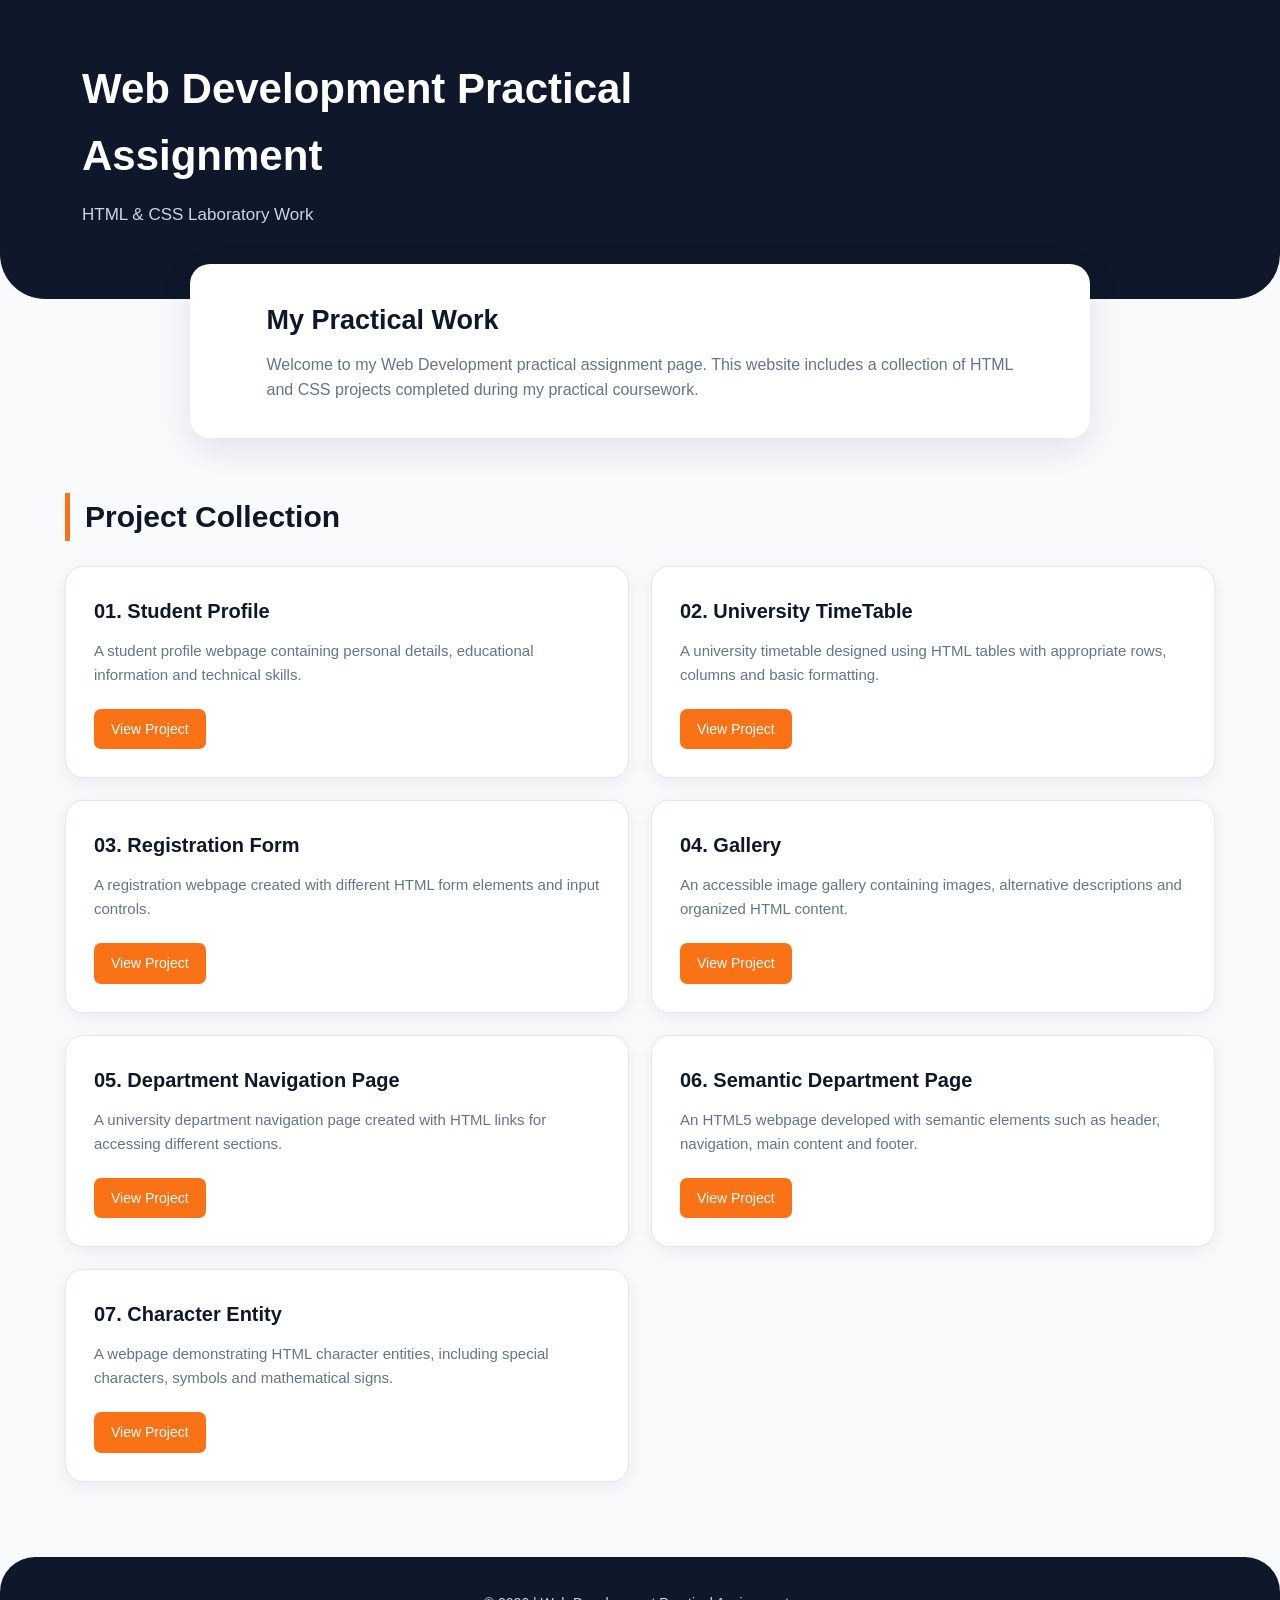
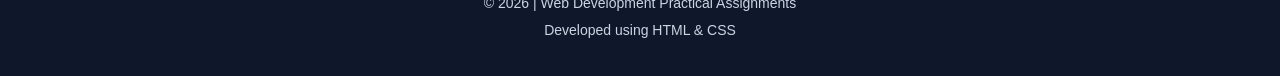
==== index.html @ eee206d1 "Add Single Page" ====
<!DOCTYPE html>
<html lang="en">
<head>
  <meta charset="UTF-8">
  <meta name="viewport" content="width=device-width, initial-scale=1.0">
  <title>Web Development Practical Assignment</title>
  <link rel="stylesheet" href="style.css">
</head>
<body>
  <header>
    <div class="container">
      <h1>Web Development Practical Assignment</h1>
      <p>
        HTML &amp; CSS Laboratory Work
      </p>
    </div>
  </header>
  <section class="intro">
    <div class="container">
      <h2>My Practical Work</h2>
      <p>
        Welcome to my Web Development practical assignment page.
        This website includes a collection of HTML and CSS projects
        completed during my practical coursework.
      </p>
    </div>
  </section>
  <main class="container">
    <section class="projects">
      <h2>Project Collection</h2>
      <div class="project-grid">
        <article class="project-card">
          <h3>01. Student Profile</h3>
          <p>
            A student profile webpage containing personal details,
            educational information and technical skills.
          </p>
          <a href="Student Profile/">
            View Project
          </a>
        </article>
        <article class="project-card">
          <h3>02. University TimeTable</h3>
          <p>
            A university timetable designed using HTML tables
            with appropriate rows, columns and basic formatting.
          </p>
          <a href="University Time Table/">
            View Project
          </a>
        </article>
        <article class="project-card">
          <h3>03. Registration Form</h3>
          <p>
            A registration webpage created with different
            HTML form elements and input controls.
          </p>
          <a href="Registration Form/">
            View Project
          </a>
        </article>
        <article class="project-card">
          <h3>04. Gallery</h3>
          <p>
            An accessible image gallery containing images,
            alternative descriptions and organized HTML content.
          </p>
          <a href="Gallery/">
            View Project
          </a>
        </article>
        <article class="project-card">
          <h3>05. Department Navigation Page</h3>
          <p>
            A university department navigation page created
            with HTML links for accessing different sections.
          </p>
          <a href="Department Navigation Page/">
            View Project
          </a>
        </article>
        <article class="project-card">
          <h3>06. Semantic Department Page</h3>
          <p>
            An HTML5 webpage developed with semantic elements
            such as header, navigation, main content and footer.
          </p>
          <a href="Semantic Department Page/">
            View Project
          </a>
        </article>
        <article class="project-card">
          <h3>07. Character Entity</h3>
          <p>
            A webpage demonstrating HTML character entities,
            including special characters, symbols and mathematical signs.
          </p>
          <a href="Character Entity/">
            View Project
          </a>
        </article>
      </div>
    </section>
  </main>
  <footer>
    <div class="container">
      <p>
        &copy; 2026 | Web Development Practical Assignments
      </p>
      <p>
        Developed using HTML &amp; CSS
      </p>
    </div>
  </footer>
</body>
</html>
---- style.css ----
/* ================================
   BASIC RESET
================================ */

* {
  margin: 0;
  padding: 0;
  box-sizing: border-box;
}

body {
  font-family: Arial, Helvetica, sans-serif;
  background: #f8fafc;
  color: #1e293b;
  line-height: 1.6;
}

.container {
  width: 90%;
  max-width: 1150px;
  margin: auto;
}


/* ================================
   HEADER
================================ */

header {
  background: #0f172a;
  color: white;
  padding: 55px 20px 70px;
  text-align: left;
  border-bottom-left-radius: 45px;
  border-bottom-right-radius: 45px;
}

header h1 {
  font-size: 42px;
  max-width: 700px;
  margin-bottom: 12px;
}

header p {
  color: #cbd5e1;
  font-size: 17px;
}


/* ================================
   INTRODUCTION
================================ */

.intro {
  width: 85%;
  max-width: 900px;
  margin: -35px auto 0;
  position: relative;

  background: white;
  padding: 35px;
  border-radius: 20px;

  box-shadow: 0 12px 35px rgba(15, 23, 42, 0.10);
}

.intro h2 {
  color: #0f172a;
  font-size: 27px;
  margin-bottom: 10px;
}

.intro p {
  color: #64748b;
  max-width: 750px;
}


/* ================================
   PROJECT SECTION
================================ */

.projects {
  padding: 55px 0;
}

.projects > h2 {
  font-size: 30px;
  color: #0f172a;
  margin-bottom: 25px;

  border-left: 5px solid #f97316;
  padding-left: 15px;
}


/* ================================
   PROJECT GRID
================================ */

.project-grid {
  display: grid;

  grid-template-columns: repeat(2, 1fr);

  gap: 22px;
}


/* ================================
   PROJECT CARD
================================ */

.project-card {
  position: relative;

  background: white;

  padding: 28px;

  border-radius: 18px;

  border: 1px solid #e2e8f0;

  box-shadow: 0 5px 18px rgba(15, 23, 42, 0.06);

  transition: 0.3s ease;
}

.project-card:hover {
  transform: translateY(-6px);

  box-shadow:
  0 15px 30px rgba(15, 23, 42, 0.12);
}


/* Card heading */

.project-card h3 {
  color: #0f172a;

  font-size: 20px;

  margin-bottom: 12px;
}


/* Card paragraph */

.project-card p {
  color: #64748b;

  font-size: 15px;

  margin-bottom: 22px;
}


/* ================================
   PROJECT LINK
================================ */

.project-card a {
  display: inline-block;

  background: #f97316;

  color: white;

  text-decoration: none;

  padding: 9px 17px;

  border-radius: 7px;

  font-size: 14px;

  transition: 0.3s;
}

.project-card a:hover {
  background: #ea580c;
  padding-left: 22px;
  padding-right: 22px;
}


/* ================================
   FOOTER
================================ */

footer {
  background: #0f172a;

  color: white;

  text-align: center;

  padding: 30px 15px;

  margin-top: 20px;

  border-top-left-radius: 35px;
  border-top-right-radius: 35px;
}

footer p {
  color: #cbd5e1;

  font-size: 14px;

  margin: 5px 0;
}


/* ================================
   MOBILE DESIGN
================================ */

@media (max-width: 700px) {

  header {
    padding: 40px 20px 60px;
    border-bottom-left-radius: 30px;
    border-bottom-right-radius: 30px;
  }

  header h1 {
    font-size: 30px;
  }

  .intro {
    width: 90%;
    padding: 25px;
  }

  .projects {
    padding: 40px 0;
  }

  .projects > h2 {
    font-size: 25px;
  }

  .project-grid {
    grid-template-columns: 1fr;
  }

  .project-card {
    padding: 23px;
  }
}
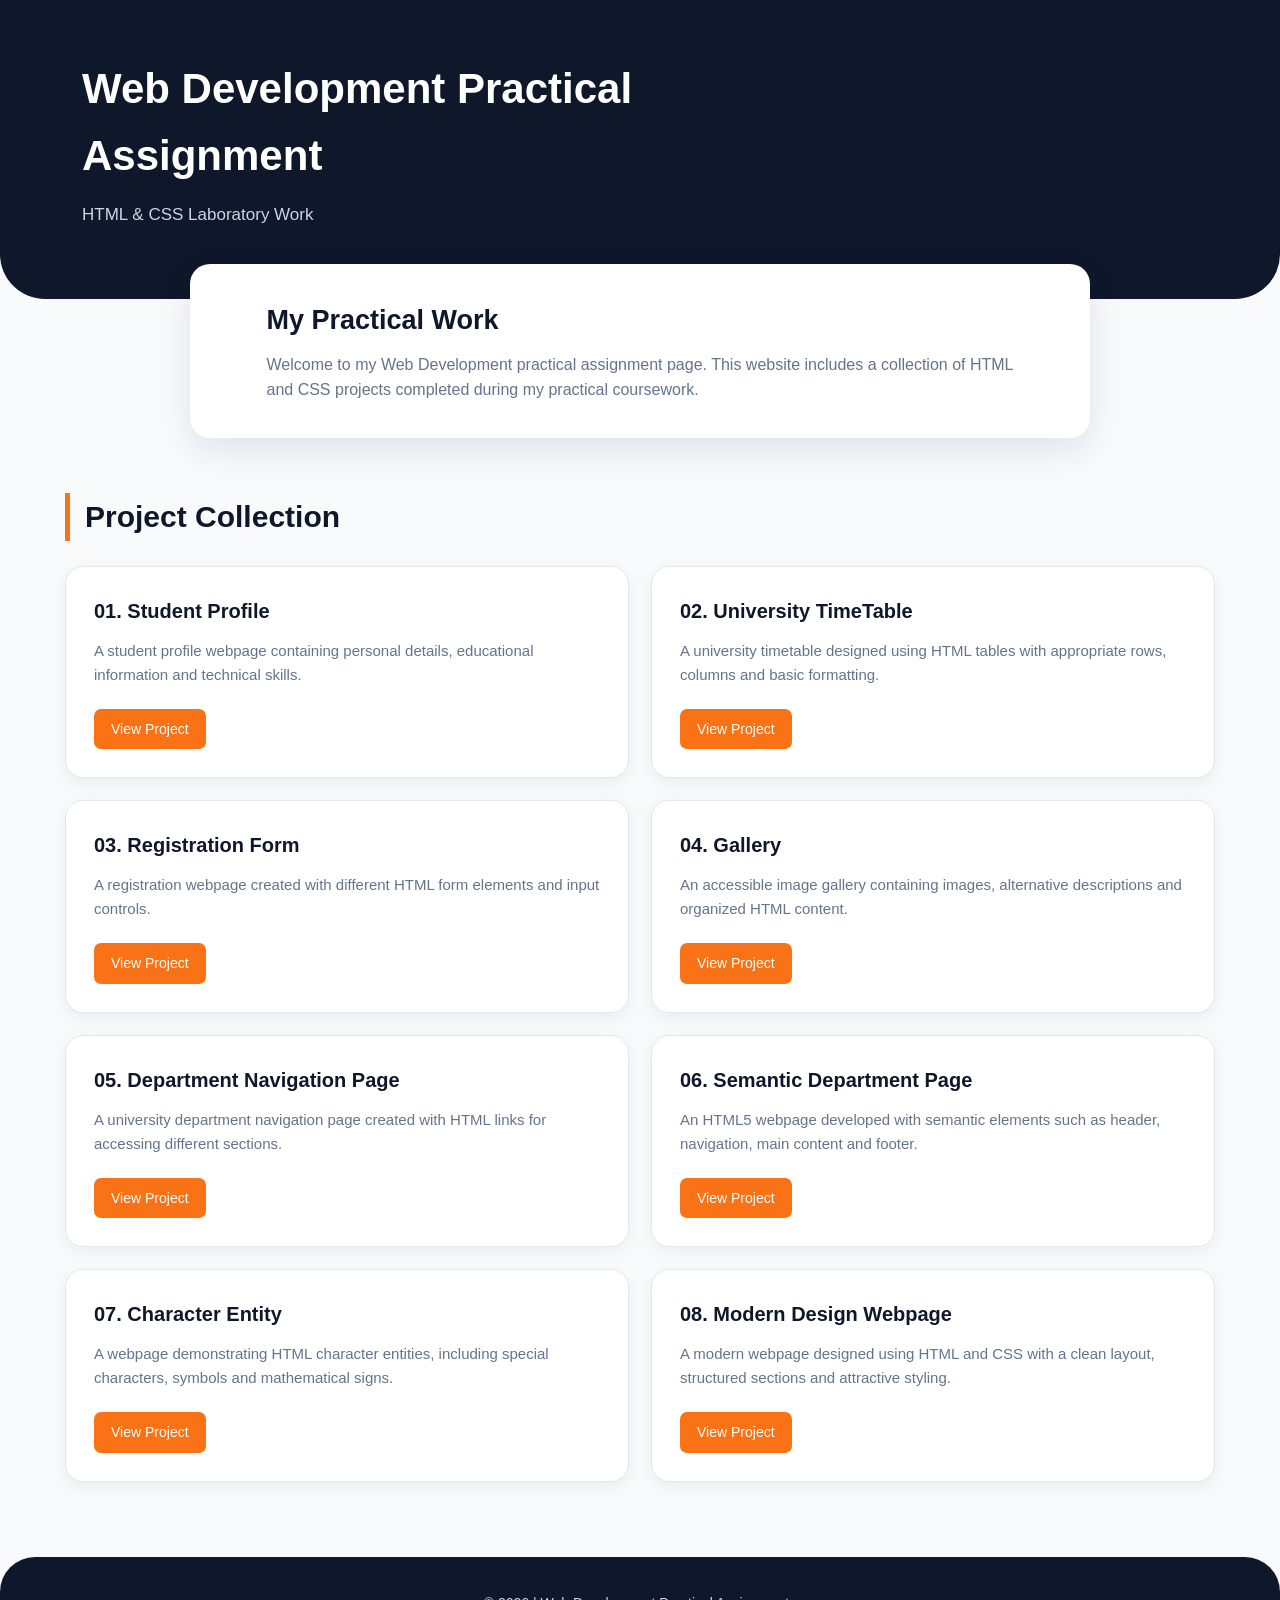
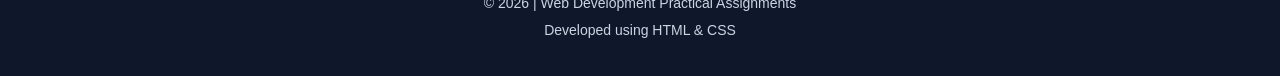
==== commit 95364197: "Add Modern Design Page" ====
--- a/index.html
+++ b/index.html
@@ -99,6 +99,15 @@
             View Project
           </a>
         </article>
+        <article class="project-card">
+          <h3>08. Modern Design Webpage</h3>
+          <p>
+            A modern webpage designed using HTML and CSS with a clean layout, structured sections and attractive styling.
+          </p>
+          <a href="Modern Design Webpage/">
+            View Project
+          </a>
+        </article>
       </div>
     </section>
   </main>
